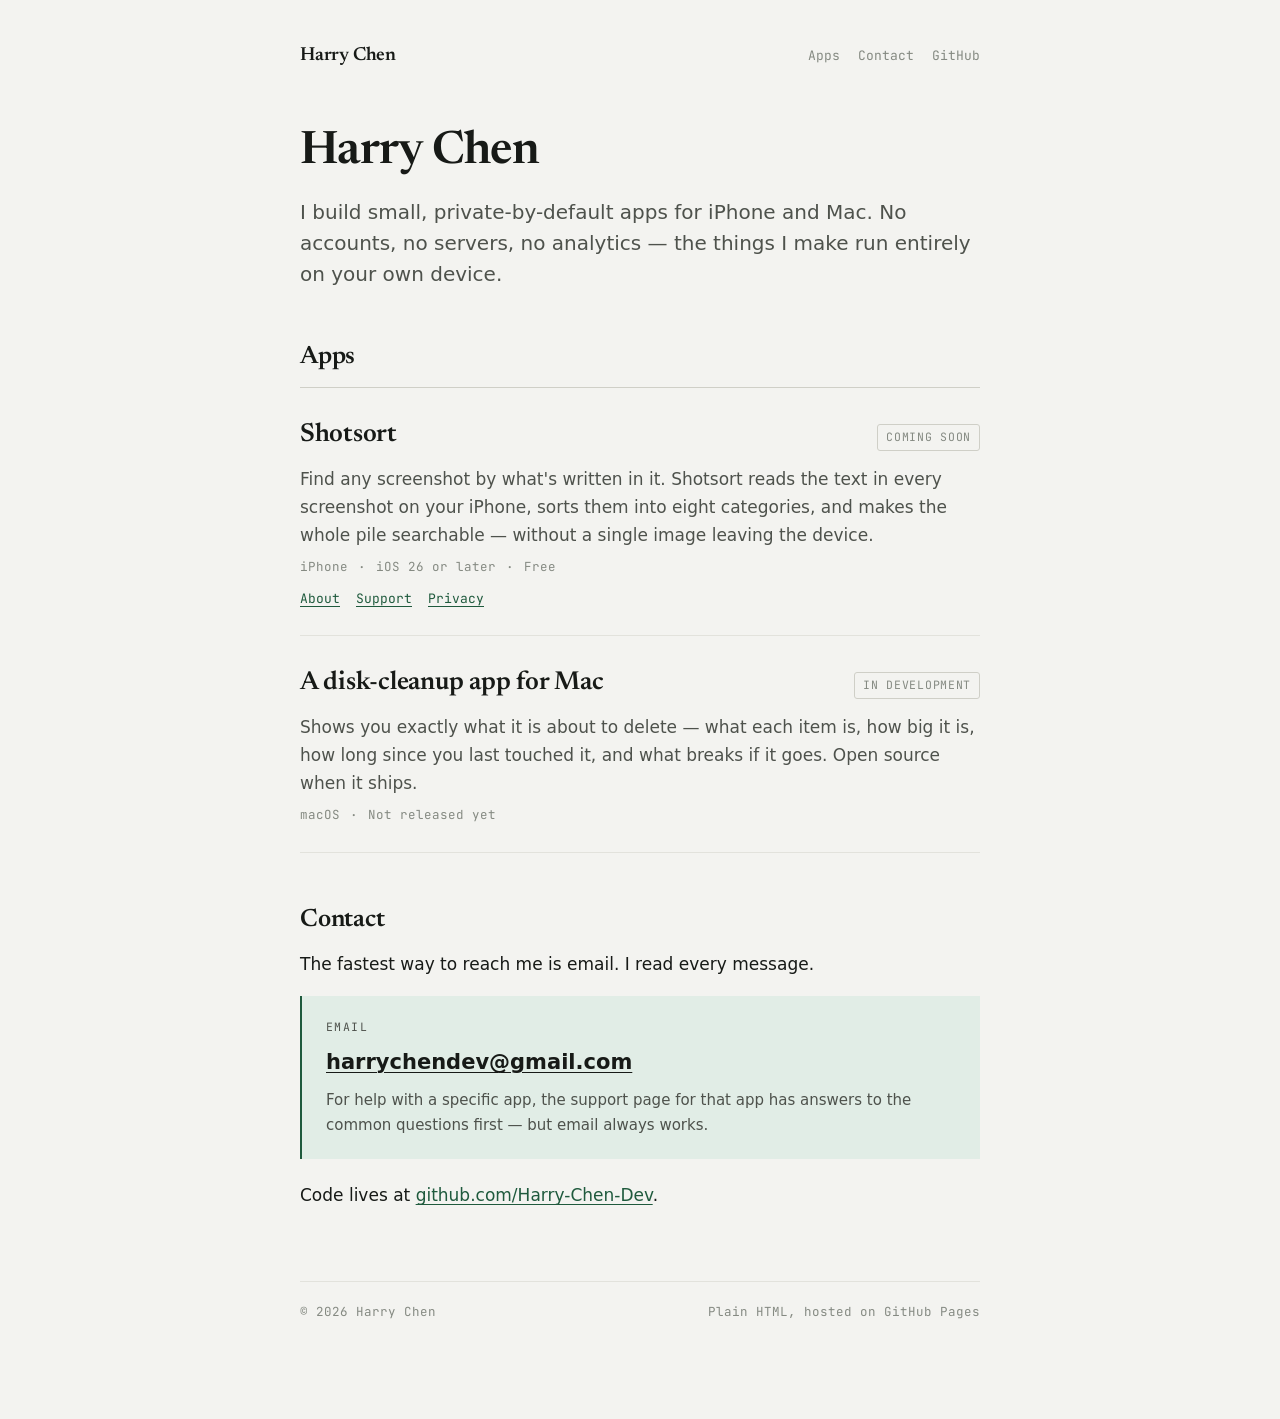
==== index.html @ 02db1ac1 "Personal site with Shotsort support and privacy pages Static HTML and one stylesheet, no build step." ====
<!doctype html>
<html lang="en">
<head>
<meta charset="utf-8">
<meta name="viewport" content="width=device-width, initial-scale=1">
<title>Harry Chen</title>
<meta name="description" content="Small, private-by-default apps for iPhone and Mac.">
<link rel="icon" href="data:image/svg+xml,<svg xmlns='http://www.w3.org/2000/svg' viewBox='0 0 32 32'><rect width='32' height='32' rx='7' fill='%231F5A3D'/><path d='M11 9v14M21 9v14M11 16h10' stroke='%23F3F3F0' stroke-width='2.6' stroke-linecap='round'/></svg>">
<link rel="preconnect" href="https://fonts.googleapis.com">
<link rel="preconnect" href="https://fonts.gstatic.com" crossorigin>
<link rel="stylesheet" href="https://fonts.googleapis.com/css2?family=Newsreader:opsz,wght@6..72,400;6..72,600&family=JetBrains+Mono:wght@400;500&display=swap">
<link rel="stylesheet" href="/assets/style.css">
</head>
<body>
<a class="skip" href="#main">Skip to content</a>

<header class="site">
  <a class="wordmark" href="/">Harry Chen</a>
  <nav>
    <a href="#apps">Apps</a>
    <a href="#contact">Contact</a>
    <a href="https://github.com/Harry-Chen-Dev">GitHub</a>
  </nav>
</header>

<main id="main">

  <h1>Harry Chen</h1>
  <p class="lead">I build small, private-by-default apps for iPhone and Mac. No accounts, no servers, no analytics — the things I make run entirely on your own device.</p>

  <h2 id="apps">Apps</h2>

  <div class="catalogue">

    <article class="entry">
      <div class="entry-head">
        <h3 class="entry-name"><a href="/shotsort/">Shotsort</a></h3>
        <span class="status">Coming soon</span>
      </div>
      <p class="entry-desc">Find any screenshot by what's written in it. Shotsort reads the text in every screenshot on your iPhone, sorts them into eight categories, and makes the whole pile searchable — without a single image leaving the device.</p>
      <div class="entry-meta"><span>iPhone</span><span>·</span><span>iOS 26 or later</span><span>·</span><span>Free</span></div>
      <div class="entry-links">
        <a href="/shotsort/">About</a>
        <a href="/shotsort/support/">Support</a>
        <a href="/shotsort/privacy/">Privacy</a>
      </div>
    </article>

    <article class="entry">
      <div class="entry-head">
        <h3 class="entry-name">A disk-cleanup app for Mac</h3>
        <span class="status">In development</span>
      </div>
      <p class="entry-desc">Shows you exactly what it is about to delete — what each item is, how big it is, how long since you last touched it, and what breaks if it goes. Open source when it ships.</p>
      <div class="entry-meta"><span>macOS</span><span>·</span><span>Not released yet</span></div>
    </article>

  </div>

  <h2 id="contact">Contact</h2>
  <p>The fastest way to reach me is email. I read every message.</p>

  <div class="contact">
    <div class="label">Email</div>
    <div class="addr"><a href="mailto:harrychendev@gmail.com">harrychendev@gmail.com</a></div>
    <p>For help with a specific app, the support page for that app has answers to the common questions first — but email always works.</p>
  </div>

  <p style="margin-top:22px">Code lives at <a href="https://github.com/Harry-Chen-Dev">github.com/Harry-Chen-Dev</a>.</p>

</main>

<footer>
  <span>© 2026 Harry Chen</span>
  <span>Plain HTML, hosted on GitHub Pages</span>
</footer>

</body>
</html>
---- assets/style.css ----
/* Harry Chen — personal site
   One stylesheet for every page. Tokens first, then layout, then components. */

:root {
  --paper:       #F3F3F0;
  --surface:     #FFFFFF;
  --ink:         #171A17;
  --ink-2:       #4E524C;
  --ink-3:       #858A82;
  --line:        #E2E2DC;
  --line-2:      #CFCFC7;
  --accent:      #1F5A3D;
  --accent-soft: #E1EDE6;

  --font-display: "Newsreader", Georgia, "Songti SC", serif;
  --font-body:    -apple-system, BlinkMacSystemFont, "Segoe UI", system-ui, "PingFang SC", sans-serif;
  --font-mono:    "JetBrains Mono", ui-monospace, SFMono-Regular, Menlo, monospace;

  --measure: 680px;
}

@media (prefers-color-scheme: dark) {
  :root {
    --paper:       #0F110F;
    --surface:     #171A17;
    --ink:         #EDEFEA;
    --ink-2:       #AEB3A9;
    --ink-3:       #7C817A;
    --line:        #262A26;
    --line-2:      #3A403A;
    --accent:      #6FBF92;
    --accent-soft: #15301F;
  }
}

* { box-sizing: border-box; }

html { -webkit-text-size-adjust: 100%; }

body {
  margin: 0;
  background: var(--paper);
  color: var(--ink);
  font-family: var(--font-body);
  font-size: 17px;
  line-height: 1.65;
  -webkit-font-smoothing: antialiased;
  padding: 0 24px 96px;
}

.wrap { max-width: var(--measure); margin: 0 auto; }

/* ---------- links ---------- */

a { color: var(--accent); text-decoration: underline; text-underline-offset: 3px; text-decoration-thickness: 1px; }
a:hover { text-decoration-thickness: 2px; }
a:focus-visible { outline: 2px solid var(--accent); outline-offset: 3px; border-radius: 2px; }

.skip {
  position: absolute; left: -9999px;
}
.skip:focus {
  position: static; display: inline-block; margin: 12px 0; font-family: var(--font-mono); font-size: 13px;
}

/* ---------- site header ---------- */

.site {
  max-width: var(--measure); margin: 0 auto;
  padding: 40px 0 0;
  display: flex; align-items: baseline; justify-content: space-between; gap: 20px; flex-wrap: wrap;
}
.wordmark {
  font-family: var(--font-display); font-weight: 600; font-size: 19px;
  color: var(--ink); text-decoration: none; letter-spacing: -.01em;
}
.wordmark:hover { color: var(--accent); }
.site nav { display: flex; gap: 18px; font-family: var(--font-mono); font-size: 13px; }
.site nav a { color: var(--ink-3); text-decoration: none; }
.site nav a:hover, .site nav a[aria-current="page"] { color: var(--ink); }

/* ---------- page head ---------- */

main { max-width: var(--measure); margin: 0 auto; }

.eyebrow {
  font-family: var(--font-mono); font-size: 12px; letter-spacing: .12em;
  text-transform: uppercase; color: var(--ink-3); margin: 0 0 14px;
}

h1 {
  font-family: var(--font-display); font-weight: 600;
  font-size: clamp(34px, 6vw, 46px); line-height: 1.12; letter-spacing: -.015em;
  margin: 56px 0 0; text-wrap: balance;
}
.lead {
  font-size: 20px; line-height: 1.55; color: var(--ink-2);
  margin: 18px 0 0; max-width: 34em;
}

h2 {
  font-family: var(--font-display); font-weight: 600;
  font-size: 25px; line-height: 1.25; letter-spacing: -.01em;
  margin: 52px 0 14px;
}
h3 {
  font-family: var(--font-body); font-weight: 600; font-size: 17px;
  margin: 30px 0 6px;
}

p { margin: 0 0 18px; }
p:last-child { margin-bottom: 0; }

strong { font-weight: 600; color: var(--ink); }

hr {
  border: 0; border-top: 1px solid var(--line); margin: 48px 0;
}

/* ---------- catalogue of apps ---------- */

.catalogue { border-top: 1px solid var(--line-2); }

.entry {
  border-bottom: 1px solid var(--line);
  padding: 26px 0;
  display: flex; flex-direction: column; gap: 8px;
}
.entry-head { display: flex; align-items: baseline; justify-content: space-between; gap: 16px; }
.entry-name {
  font-family: var(--font-display); font-weight: 600; font-size: 26px;
  letter-spacing: -.01em; margin: 0;
}
.entry-name a { color: var(--ink); text-decoration: none; }
.entry-name a:hover { color: var(--accent); text-decoration: underline; text-underline-offset: 4px; }
.status {
  font-family: var(--font-mono); font-size: 11.5px; letter-spacing: .06em;
  text-transform: uppercase; color: var(--ink-3); white-space: nowrap;
  border: 1px solid var(--line-2); border-radius: 3px; padding: 3px 8px;
}
.status.live { color: var(--accent); border-color: var(--accent); }
.entry-desc { margin: 0; color: var(--ink-2); max-width: 40em; }
.entry-meta {
  font-family: var(--font-mono); font-size: 12.5px; color: var(--ink-3);
  display: flex; flex-wrap: wrap; gap: 6px 10px; align-items: center;
}
.entry-links { display: flex; flex-wrap: wrap; gap: 16px; font-family: var(--font-mono); font-size: 13px; margin-top: 2px; }

/* ---------- spec list (requirements, facts) ---------- */

.spec {
  font-family: var(--font-mono); font-size: 13.5px; line-height: 1.7;
  border-left: 2px solid var(--line-2); padding: 2px 0 2px 16px;
  color: var(--ink-2); margin: 0 0 18px;
}
.spec b { color: var(--ink); font-weight: 500; }

/* ---------- contact block ---------- */

.contact {
  border-left: 2px solid var(--accent);
  background: var(--accent-soft);
  padding: 22px 24px; margin: 8px 0 0;
  display: flex; flex-direction: column; gap: 8px;
}
.contact .label {
  font-family: var(--font-mono); font-size: 11.5px; letter-spacing: .12em;
  text-transform: uppercase; color: var(--ink-2);
}
.contact .addr { font-size: 21px; font-weight: 600; word-break: break-word; }
.contact .addr a { color: var(--ink); }
.contact p { font-size: 15px; color: var(--ink-2); margin: 0; }

/* ---------- lists ---------- */

ul.plain { list-style: none; margin: 0 0 18px; padding: 0; display: flex; flex-direction: column; gap: 10px; }
ul.plain li { padding-left: 20px; position: relative; color: var(--ink-2); }
ul.plain li::before {
  content: ""; position: absolute; left: 2px; top: .72em;
  width: 6px; height: 1px; background: var(--line-2);
}
ul.plain li b { color: var(--ink); font-weight: 600; }

/* ---------- faq ---------- */

.faq { border-top: 1px solid var(--line); margin-top: 8px; }
.faq > div { border-bottom: 1px solid var(--line); padding: 22px 0; }
.faq h3 { margin: 0 0 6px; }
.faq p { color: var(--ink-2); margin: 0 0 10px; }
.faq p:last-child { margin-bottom: 0; }

/* ---------- footer ---------- */

footer {
  max-width: var(--measure); margin: 72px auto 0;
  border-top: 1px solid var(--line); padding-top: 20px;
  font-family: var(--font-mono); font-size: 12.5px; color: var(--ink-3);
  display: flex; flex-wrap: wrap; gap: 8px 20px; justify-content: space-between;
}
footer a { color: var(--ink-3); }
footer a:hover { color: var(--ink); }

/* ---------- small screens ---------- */

@media (max-width: 560px) {
  body { padding: 0 20px 72px; font-size: 16.5px; }
  h1 { margin-top: 40px; }
  .lead { font-size: 18px; }
  .entry-head { flex-direction: column; align-items: flex-start; gap: 8px; }
  .contact .addr { font-size: 18px; }
}

@media (prefers-reduced-motion: reduce) {
  * { transition: none !important; animation: none !important; }
}
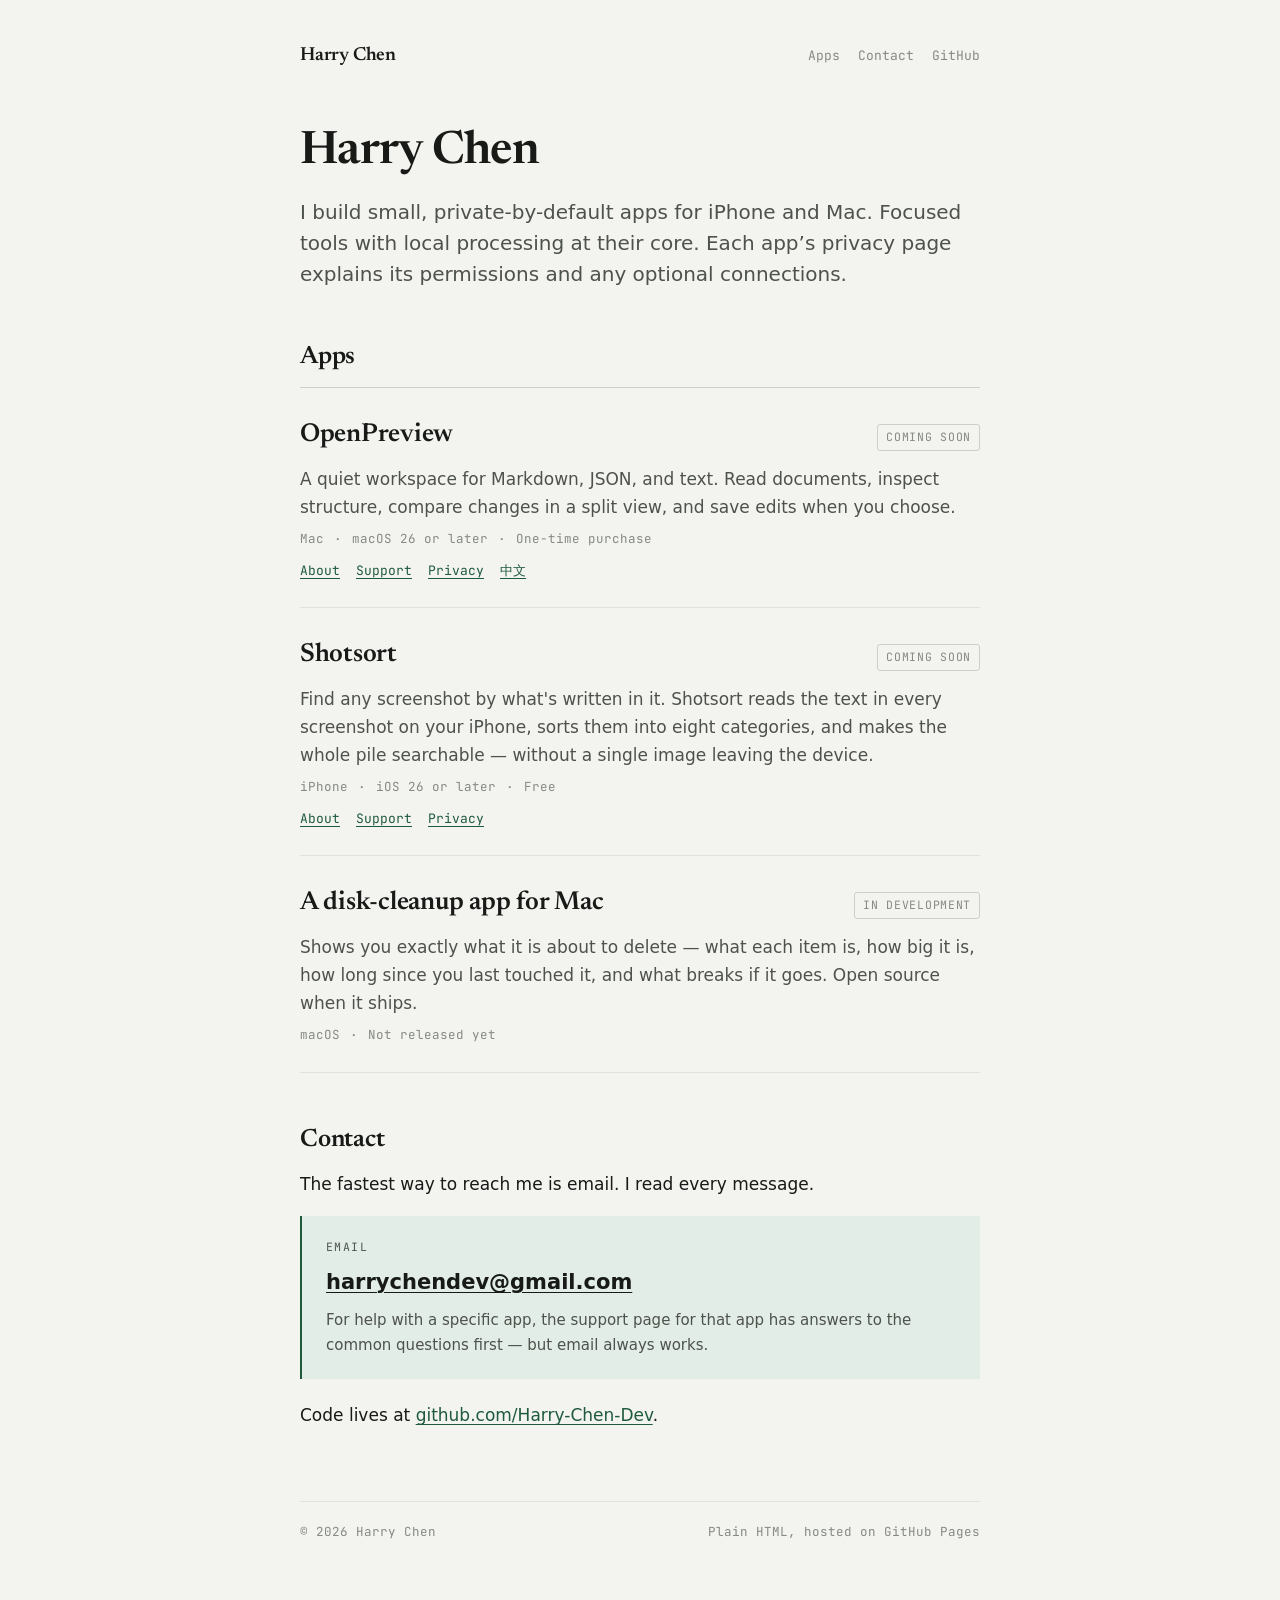
==== commit 0caaccac: "Add bilingual OpenPreview product, support, and privacy pages" ====
--- a/index.html
+++ b/index.html
@@ -26,11 +26,19 @@
 <main id="main">
 
   <h1>Harry Chen</h1>
-  <p class="lead">I build small, private-by-default apps for iPhone and Mac. No accounts, no servers, no analytics — the things I make run entirely on your own device.</p>
+  <p class="lead">I build small, private-by-default apps for iPhone and Mac. Focused tools with local processing at their core. Each app’s privacy page explains its permissions and any optional connections.</p>
 
   <h2 id="apps">Apps</h2>
 
   <div class="catalogue">
+
+    <article class="entry">
+      <div class="entry-head"><h3 class="entry-name"><a href="/openpreview/">OpenPreview</a></h3><span class="status">Coming soon</span></div>
+      <p class="entry-desc">A quiet workspace for Markdown, JSON, and text. Read documents, inspect structure, compare changes in a split view, and save edits when you choose.</p>
+      <div class="entry-meta"><span>Mac</span><span>·</span><span>macOS 26 or later</span><span>·</span><span>One-time purchase</span></div>
+      <div class="entry-links"><a href="/openpreview/">About</a><a href="/openpreview/support/">Support</a><a href="/openpreview/privacy/">Privacy</a><a href="/openpreview/zh/" lang="zh-Hans">中文</a></div>
+    </article>
+
 
     <article class="entry">
       <div class="entry-head">
--- a/assets/style.css
+++ b/assets/style.css
@@ -213,3 +213,8 @@
 @media (prefers-reduced-motion: reduce) {
   * { transition: none !important; animation: none !important; }
 }
+
+/* OpenPreview uses the same single-column layout and shared tokens. */
+.site nav { flex-wrap: wrap; }
+.product-icon { display: block; margin-top: 48px; border-radius: 18px; }
+.product-icon + h1 { margin-top: 24px; }
